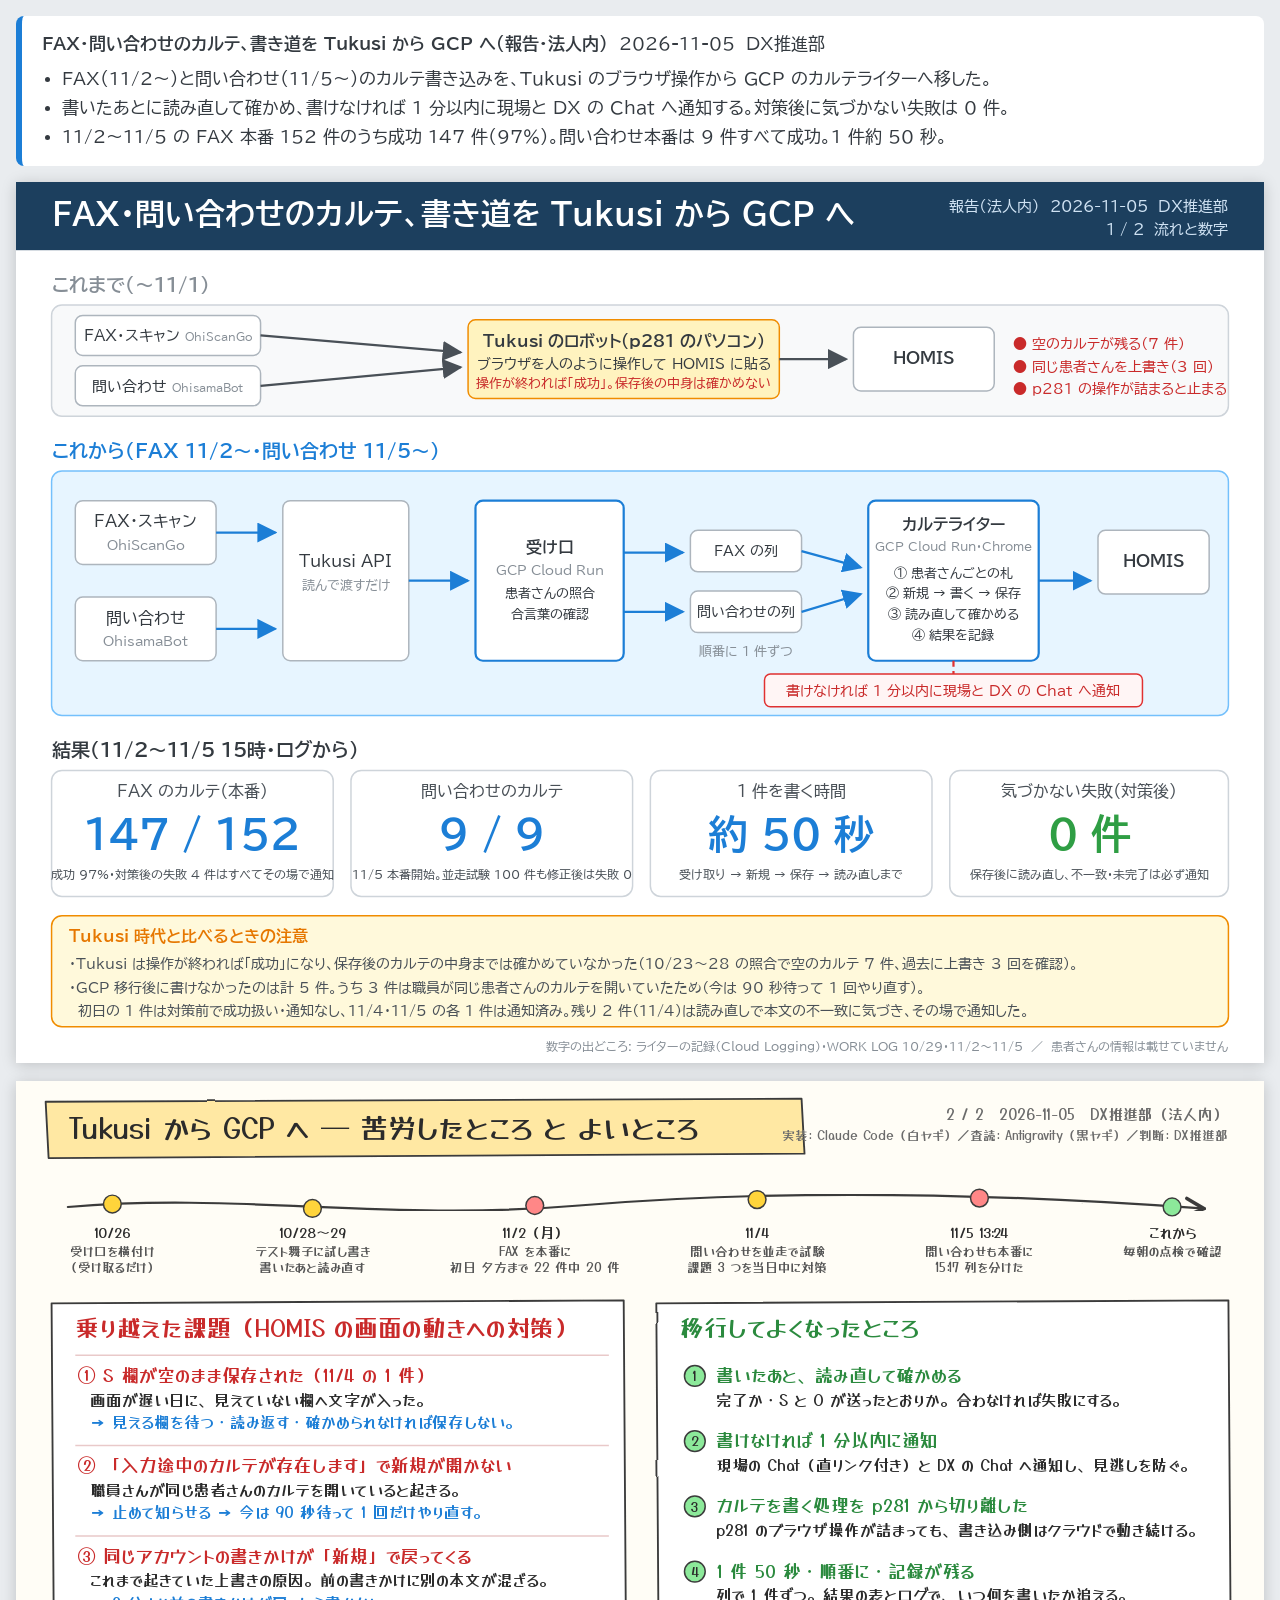
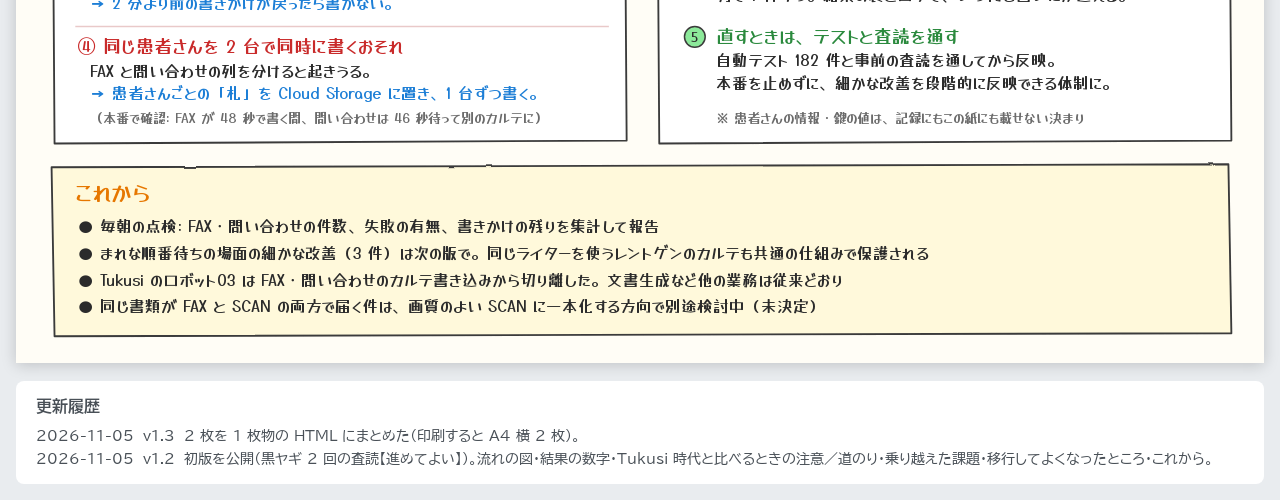
==== docs/報告_カルテライター_GCP移行/報告_カルテライター_GCP移行.html @ 71d3ed87 "報告: 1枚物の HTML（v1.3）にまとめた・注意書きのはみ出しを直した Co-Authored-By: Claude Opus 5.5 <noreply@anthropic.com>" ====
<!DOCTYPE html>
<html lang="ja">
<head>
<meta charset="utf-8">
<meta name="viewport" content="width=device-width, initial-scale=1">
<title>FAX・問い合わせのカルテ、書き道を Tukusi から GCP へ（報告）</title>
<link rel="preconnect" href="https://fonts.googleapis.com">
<link href="https://fonts.googleapis.com/css2?family=BIZ+UDPGothic:wght@400;700&amp;family=Yusei+Magic&amp;family=Klee+One:wght@400;600&amp;display=swap" rel="stylesheet">
<style>
  html,body{margin:0;background:#e9ecef;font-family:'BIZ UDPGothic','BIZ UDPゴシック','Meiryo',sans-serif;color:#343a40}
  .wrap{max-width:1684px;margin:0 auto;padding:16px}
  .sum{background:#fff;border-left:6px solid #1c7ed6;border-radius:8px;padding:14px 20px;margin-bottom:16px;line-height:1.7;font-size:17px}
  .sum ul{margin:6px 0 0 20px;padding:0}
  svg{width:100%;height:auto;display:block;box-shadow:0 2px 14px rgba(0,0,0,.18);margin-bottom:18px}
  #page1{background:#fff}
  #page2{background:#fffdf6}
  .hist{background:#fff;border-radius:8px;padding:12px 20px;font-size:14px;color:#495057;line-height:1.7}
  .hist h2{font-size:16px;margin:0 0 4px}
  @page{size:A4 landscape;margin:0}
  @media print{html,body{background:#fff}.wrap{padding:0;max-width:none}.sum,.hist{display:none}svg{box-shadow:none;margin:0;page-break-after:always}}
</style>
</head>
<body>
<div class="wrap">
<div class="sum">
  <strong>FAX・問い合わせのカルテ、書き道を Tukusi から GCP へ（報告・法人内）</strong>　2026-11-05　DX推進部
  <ul>
    <li>FAX（11/2〜）と問い合わせ（11/5〜）のカルテ書き込みを、Tukusi のブラウザ操作から GCP のカルテライターへ移した。</li>
    <li>書いたあとに読み直して確かめ、書けなければ 1 分以内に現場と DX の Chat へ通知する。対策後に気づかない失敗は 0 件。</li>
    <li>11/2〜11/5 の FAX 本番 152 件のうち成功 147 件（97%）。問い合わせ本番は 9 件すべて成功。1 件約 50 秒。</li>
  </ul>
</div>
<svg id="page1" viewBox="0 0 1684 1190" xmlns="http://www.w3.org/2000/svg" role="img" aria-label="カルテの書き道を Tukusi から GCP へ変えた報告 1枚目 流れと数字"
     font-family="'BIZ UDPGothic','BIZ UDPゴシック','Meiryo',sans-serif">
  <defs>
    <marker id="ar" viewBox="0 0 10 10" refX="9" refY="5" markerWidth="9" markerHeight="9" orient="auto-start-reverse">
      <path d="M0,0 L10,5 L0,10 z" fill="#495057"/>
    </marker>
    <marker id="arb" viewBox="0 0 10 10" refX="9" refY="5" markerWidth="9" markerHeight="9" orient="auto-start-reverse">
      <path d="M0,0 L10,5 L0,10 z" fill="#1c7ed6"/>
    </marker>
  </defs>

  <!-- 見出し -->
  <rect x="0" y="0" width="1684" height="92" fill="#1c3f5e"/>
  <text x="48" y="58" font-size="40" font-weight="700" fill="#fff">FAX・問い合わせのカルテ、書き道を Tukusi から GCP へ</text>
  <text x="1636" y="40" font-size="20" fill="#cfe2f3" text-anchor="end">報告（法人内）　2026-11-05　DX推進部</text>
  <text x="1636" y="72" font-size="20" fill="#cfe2f3" text-anchor="end">1 / 2　流れと数字</text>

  <!-- 前 -->
  <text x="48" y="148" font-size="26" font-weight="700" fill="#868e96">これまで（〜11/1）</text>
  <rect x="48" y="166" width="1588" height="150" rx="14" fill="#f8f9fa" stroke="#ced4da" stroke-width="2"/>
  <g font-size="22" fill="#343a40">
    <rect x="80" y="180" width="250" height="54" rx="10" fill="#fff" stroke="#adb5bd" stroke-width="2"/>
    <text x="205" y="215" text-anchor="middle" font-size="20">FAX・スキャン <tspan font-size="15" fill="#868e96">OhiScanGo</tspan></text>
    <rect x="80" y="248" width="250" height="54" rx="10" fill="#fff" stroke="#adb5bd" stroke-width="2"/>
    <text x="205" y="283" text-anchor="middle" font-size="20">問い合わせ <tspan font-size="15" fill="#868e96">OhisamaBot</tspan></text>
    <line x1="330" y1="207" x2="600" y2="230" stroke="#495057" stroke-width="3" marker-end="url(#ar)"/>
    <line x1="330" y1="275" x2="600" y2="250" stroke="#495057" stroke-width="3" marker-end="url(#ar)"/>
    <rect x="610" y="186" width="420" height="106" rx="10" fill="#fff3bf" stroke="#f08c00" stroke-width="2"/>
    <text x="820" y="222" text-anchor="middle" font-weight="700">Tukusi のロボット（p281 のパソコン）</text>
    <text x="820" y="252" text-anchor="middle" font-size="19">ブラウザを人のように操作して HOMIS に貼る</text>
    <text x="820" y="278" text-anchor="middle" font-size="17" fill="#c92a2a">操作が終われば「成功」。保存後の中身は確かめない</text>
    <line x1="1030" y1="239" x2="1120" y2="239" stroke="#495057" stroke-width="3" marker-end="url(#ar)"/>
    <rect x="1130" y="196" width="190" height="86" rx="10" fill="#fff" stroke="#adb5bd" stroke-width="2"/>
    <text x="1225" y="245" text-anchor="middle" font-weight="700">HOMIS</text>
    <text x="1345" y="226" font-size="19" fill="#c92a2a">● 空のカルテが残る（7 件）</text>
    <text x="1345" y="256" font-size="19" fill="#c92a2a">● 同じ患者さんを上書き（3 回）</text>
    <text x="1345" y="286" font-size="19" fill="#c92a2a">● p281 の操作が詰まると止まる</text>
  </g>

  <!-- 後 -->
  <text x="48" y="372" font-size="26" font-weight="700" fill="#1c7ed6">これから（FAX 11/2〜・問い合わせ 11/5〜）</text>
  <rect x="48" y="390" width="1588" height="330" rx="14" fill="#e7f5ff" stroke="#74c0fc" stroke-width="2"/>
  <g font-size="22" fill="#343a40">
    <rect x="80" y="430" width="190" height="86" rx="10" fill="#fff" stroke="#adb5bd" stroke-width="2"/>
    <text x="175" y="466" text-anchor="middle">FAX・スキャン</text>
    <text x="175" y="496" text-anchor="middle" font-size="18" fill="#868e96">OhiScanGo</text>
    <rect x="80" y="560" width="190" height="86" rx="10" fill="#fff" stroke="#adb5bd" stroke-width="2"/>
    <text x="175" y="596" text-anchor="middle">問い合わせ</text>
    <text x="175" y="626" text-anchor="middle" font-size="18" fill="#868e96">OhisamaBot</text>
    <line x1="270" y1="473" x2="350" y2="473" stroke="#1c7ed6" stroke-width="3" marker-end="url(#arb)"/>
    <line x1="270" y1="603" x2="350" y2="603" stroke="#1c7ed6" stroke-width="3" marker-end="url(#arb)"/>
    <rect x="360" y="430" width="170" height="216" rx="10" fill="#fff" stroke="#adb5bd" stroke-width="2"/>
    <text x="445" y="520" text-anchor="middle">Tukusi API</text>
    <text x="445" y="550" text-anchor="middle" font-size="18" fill="#868e96">読んで渡すだけ</text>
    <line x1="530" y1="538" x2="610" y2="538" stroke="#1c7ed6" stroke-width="3" marker-end="url(#arb)"/>
    <rect x="620" y="430" width="200" height="216" rx="10" fill="#fff" stroke="#1c7ed6" stroke-width="3"/>
    <text x="720" y="500" text-anchor="middle" font-weight="700">受け口</text>
    <text x="720" y="530" text-anchor="middle" font-size="18" fill="#868e96">GCP Cloud Run</text>
    <text x="720" y="562" text-anchor="middle" font-size="18">患者さんの照合</text>
    <text x="720" y="590" text-anchor="middle" font-size="18">合言葉の確認</text>
    <line x1="820" y1="500" x2="900" y2="500" stroke="#1c7ed6" stroke-width="3" marker-end="url(#arb)"/>
    <line x1="820" y1="580" x2="900" y2="580" stroke="#1c7ed6" stroke-width="3" marker-end="url(#arb)"/>
    <rect x="910" y="470" width="150" height="56" rx="10" fill="#fff" stroke="#adb5bd" stroke-width="2"/>
    <text x="985" y="505" text-anchor="middle" font-size="19">FAX の列</text>
    <rect x="910" y="552" width="150" height="56" rx="10" fill="#fff" stroke="#adb5bd" stroke-width="2"/>
    <text x="985" y="587" text-anchor="middle" font-size="19">問い合わせの列</text>
    <text x="985" y="640" text-anchor="middle" font-size="17" fill="#868e96">順番に 1 件ずつ</text>
    <line x1="1060" y1="498" x2="1140" y2="520" stroke="#1c7ed6" stroke-width="3" marker-end="url(#arb)"/>
    <line x1="1060" y1="580" x2="1140" y2="556" stroke="#1c7ed6" stroke-width="3" marker-end="url(#arb)"/>
    <rect x="1150" y="430" width="230" height="216" rx="10" fill="#fff" stroke="#1c7ed6" stroke-width="3"/>
    <text x="1265" y="470" text-anchor="middle" font-weight="700">カルテライター</text>
    <text x="1265" y="498" text-anchor="middle" font-size="16" fill="#868e96">GCP Cloud Run・Chrome</text>
    <text x="1265" y="534" text-anchor="middle" font-size="18">① 患者さんごとの札</text>
    <text x="1265" y="562" text-anchor="middle" font-size="18">② 新規 → 書く → 保存</text>
    <text x="1265" y="590" text-anchor="middle" font-size="18">③ 読み直して確かめる</text>
    <text x="1265" y="618" text-anchor="middle" font-size="18">④ 結果を記録</text>
    <line x1="1380" y1="538" x2="1450" y2="538" stroke="#1c7ed6" stroke-width="3" marker-end="url(#arb)"/>
    <rect x="1460" y="470" width="150" height="86" rx="10" fill="#fff" stroke="#adb5bd" stroke-width="2"/>
    <text x="1535" y="520" text-anchor="middle" font-weight="700">HOMIS</text>
    <path d="M1265,646 L1265,690" stroke="#e03131" stroke-width="3" stroke-dasharray="8 6" marker-end="url(#ar)"/>
    <rect x="1010" y="664" width="510" height="44" rx="8" fill="#fff5f5" stroke="#e03131" stroke-width="2"/>
    <text x="1265" y="693" text-anchor="middle" font-size="19" fill="#c92a2a">書けなければ 1 分以内に現場と DX の Chat へ通知</text>
  </g>

  <!-- 数字 -->
  <text x="48" y="776" font-size="26" font-weight="700" fill="#343a40">結果（11/2〜11/5 15時・ログから）</text>
  <g>
    <rect x="48" y="794" width="380" height="170" rx="14" fill="#fff" stroke="#ced4da" stroke-width="2"/>
    <text x="238" y="830" font-size="22" text-anchor="middle" fill="#495057">FAX のカルテ（本番）</text>
    <text x="238" y="900" font-size="54" font-weight="700" text-anchor="middle" fill="#1c7ed6">147 / 152</text>
    <text x="238" y="940" font-size="16" text-anchor="middle" fill="#495057">成功 97%・対策後の失敗 4 件はすべてその場で通知</text>

    <rect x="452" y="794" width="380" height="170" rx="14" fill="#fff" stroke="#ced4da" stroke-width="2"/>
    <text x="642" y="830" font-size="22" text-anchor="middle" fill="#495057">問い合わせのカルテ</text>
    <text x="642" y="900" font-size="54" font-weight="700" text-anchor="middle" fill="#1c7ed6">9 / 9</text>
    <text x="642" y="940" font-size="16" text-anchor="middle" fill="#495057">11/5 本番開始。並走試験 100 件も修正後は失敗 0</text>

    <rect x="856" y="794" width="380" height="170" rx="14" fill="#fff" stroke="#ced4da" stroke-width="2"/>
    <text x="1046" y="830" font-size="22" text-anchor="middle" fill="#495057">1 件を書く時間</text>
    <text x="1046" y="900" font-size="54" font-weight="700" text-anchor="middle" fill="#1c7ed6">約 50 秒</text>
    <text x="1046" y="940" font-size="16" text-anchor="middle" fill="#495057">受け取り → 新規 → 保存 → 読み直しまで</text>

    <rect x="1260" y="794" width="376" height="170" rx="14" fill="#fff" stroke="#ced4da" stroke-width="2"/>
    <text x="1448" y="830" font-size="22" text-anchor="middle" fill="#495057">気づかない失敗（対策後）</text>
    <text x="1448" y="900" font-size="54" font-weight="700" text-anchor="middle" fill="#2f9e44">0 件</text>
    <text x="1448" y="940" font-size="16" text-anchor="middle" fill="#495057">保存後に読み直し、不一致・未完了は必ず通知</text>
  </g>

  <!-- 比べ方の注意 -->
  <rect x="48" y="990" width="1588" height="150" rx="14" fill="#fff9db" stroke="#f08c00" stroke-width="2"/>
  <text x="72" y="1026" font-size="22" font-weight="700" fill="#e67700">Tukusi 時代と比べるときの注意</text>
  <text x="72" y="1062" font-size="19" fill="#495057">・Tukusi は操作が終われば「成功」になり、保存後のカルテの中身までは確かめていなかった（10/23〜28 の照合で空のカルテ 7 件、過去に上書き 3 回を確認）。</text>
  <text x="72" y="1094" font-size="19" fill="#495057">・GCP 移行後に書けなかったのは計 5 件。うち 3 件は職員が同じ患者さんのカルテを開いていたため（今は 90 秒待って 1 回やり直す）。</text>
  <text x="72" y="1126" font-size="19" fill="#495057">　初日の 1 件は対策前で成功扱い・通知なし、11/4・11/5 の各 1 件は通知済み。残り 2 件（11/4）は読み直しで本文の不一致に気づき、その場で通知した。</text>

  <text x="1636" y="1172" font-size="16" fill="#868e96" text-anchor="end">数字の出どころ: ライターの記録（Cloud Logging）・WORK_LOG 10/29・11/2〜11/5　／　患者さんの情報は載せていません</text>
</svg>
<svg id="page2" viewBox="0 0 1684 1190" xmlns="http://www.w3.org/2000/svg" role="img" aria-label="カルテの書き道を Tukusi から GCP へ変えた報告 2枚目 苦労したところとよいところ"
     font-family="'Yusei Magic','Klee One','BIZ UDPGothic','Meiryo',sans-serif">
  <defs>
    <filter id="rough" x="-2%" y="-2%" width="104%" height="104%">
      <feTurbulence type="fractalNoise" baseFrequency="0.02" numOctaves="2" seed="7" result="n"/>
      <feDisplacementMap in="SourceGraphic" in2="n" scale="2.2" xChannelSelector="R" yChannelSelector="G"/>
    </filter>
    <marker id="hand" viewBox="0 0 10 10" refX="8" refY="5" markerWidth="10" markerHeight="10" orient="auto-start-reverse">
      <path d="M1,1 L9,5 L1,9" fill="none" stroke="#3b3b3b" stroke-width="1.6" stroke-linecap="round"/>
    </marker>
  </defs>

  <!-- 題 -->
  <g filter="url(#rough)">
    <path d="M40,28 L1060,24 L1064,98 L44,104 Z" fill="#ffe8a3" stroke="#3b3b3b" stroke-width="2.5" stroke-linejoin="round"/>
  </g>
  <text x="70" y="78" font-size="38" fill="#2b2b2b">Tukusi から GCP へ ─ 苦労したところ と よいところ</text>
  <text x="1636" y="52" font-size="20" fill="#6b6b6b" text-anchor="end">2 / 2　2026-11-05　DX推進部（法人内）</text>
  <text x="1636" y="80" font-size="17" fill="#6b6b6b" text-anchor="end">実装: Claude Code（白ヤギ）／査読: Antigravity（黒ヤギ）／判断: DX推進部</text>

  <!-- 道のり -->
  <g stroke="#3b3b3b" stroke-width="3" fill="none" stroke-linecap="round">
    <path d="M70,170 C300,150 500,190 760,168 S1300,150 1600,172" filter="url(#rough)" marker-end="url(#hand)"/>
  </g>
  <g font-size="19" fill="#2b2b2b" text-anchor="middle">
    <g><circle cx="130" cy="166" r="12" fill="#ffd43b" stroke="#3b3b3b" stroke-width="2"/><text x="130" y="212">10/26</text><text x="130" y="236" font-size="17" fill="#555">受け口を横付け</text><text x="130" y="258" font-size="17" fill="#555">（受け取るだけ）</text></g>
    <g><circle cx="400" cy="172" r="12" fill="#ffd43b" stroke="#3b3b3b" stroke-width="2"/><text x="400" y="212">10/28〜29</text><text x="400" y="236" font-size="17" fill="#555">テスト舞子に試し書き</text><text x="400" y="258" font-size="17" fill="#555">書いたあと読み直す</text></g>
    <g><circle cx="700" cy="168" r="12" fill="#ff8787" stroke="#3b3b3b" stroke-width="2"/><text x="700" y="212">11/2（月）</text><text x="700" y="236" font-size="17" fill="#555">FAX を本番に</text><text x="700" y="258" font-size="17" fill="#555">初日 夕方まで 22 件中 20 件</text></g>
    <g><circle cx="1000" cy="160" r="12" fill="#ffd43b" stroke="#3b3b3b" stroke-width="2"/><text x="1000" y="212">11/4</text><text x="1000" y="236" font-size="17" fill="#555">問い合わせを並走で試験</text><text x="1000" y="258" font-size="17" fill="#555">課題 3 つを当日中に対策</text></g>
    <g><circle cx="1300" cy="158" r="12" fill="#ff8787" stroke="#3b3b3b" stroke-width="2"/><text x="1300" y="212">11/5 13:24</text><text x="1300" y="236" font-size="17" fill="#555">問い合わせも本番に</text><text x="1300" y="258" font-size="17" fill="#555">15:17 列を分けた</text></g>
    <g><circle cx="1560" cy="170" r="12" fill="#8ce99a" stroke="#3b3b3b" stroke-width="2"/><text x="1560" y="212">これから</text><text x="1560" y="236" font-size="17" fill="#555">毎朝の点検で確認</text></g>
  </g>

  <!-- 苦労したところ -->
  <g filter="url(#rough)">
    <path d="M48,300 L820,296 L824,890 L52,894 Z" fill="#fff" stroke="#3b3b3b" stroke-width="2.5" stroke-linejoin="round"/>
  </g>
  <text x="80" y="346" font-size="32" fill="#c92a2a">乗り越えた課題（HOMIS の画面の動きへの対策）</text>
  <g font-size="21" fill="#2b2b2b">
    <g>
      <path d="M80,370 L800,370" stroke="#e9c9c9" stroke-width="2"/>
      <text x="84" y="406" font-size="24" fill="#c92a2a">① S 欄が空のまま保存された（11/4 の 1 件）</text>
      <text x="100" y="438">画面が遅い日に、見えていない欄へ文字が入った。</text>
      <text x="100" y="468" fill="#1c7ed6">→ 見える欄を待つ・読み返す・確かめられなければ保存しない。</text>
    </g>
    <g>
      <path d="M80,492 L800,492" stroke="#e9c9c9" stroke-width="2"/>
      <text x="84" y="528" font-size="24" fill="#c92a2a">② 「入力途中のカルテが存在します」で新規が開かない</text>
      <text x="100" y="560">職員さんが同じ患者さんのカルテを開いていると起きる。</text>
      <text x="100" y="590" fill="#1c7ed6">→ 止めて知らせる → 今は 90 秒待って 1 回だけやり直す。</text>
    </g>
    <g>
      <path d="M80,614 L800,614" stroke="#e9c9c9" stroke-width="2"/>
      <text x="84" y="650" font-size="24" fill="#c92a2a">③ 同じアカウントの書きかけが「新規」で戻ってくる</text>
      <text x="100" y="682">これまで起きていた上書きの原因。前の書きかけに別の本文が混ざる。</text>
      <text x="100" y="712" fill="#1c7ed6">→ 2 分より前の書きかけが戻ったら書かない。</text>
    </g>
    <g>
      <path d="M80,736 L800,736" stroke="#e9c9c9" stroke-width="2"/>
      <text x="84" y="772" font-size="24" fill="#c92a2a">④ 同じ患者さんを 2 台で同時に書くおそれ</text>
      <text x="100" y="804">FAX と問い合わせの列を分けると起きうる。</text>
      <text x="100" y="834" fill="#1c7ed6">→ 患者さんごとの「札」を Cloud Storage に置き、1 台ずつ書く。</text>
      <text x="100" y="866" font-size="18" fill="#6b6b6b">（本番で確認: FAX が 48 秒で書く間、問い合わせは 46 秒待って別のカルテに）</text>
    </g>
  </g>

  <!-- よいところ -->
  <g filter="url(#rough)">
    <path d="M864,300 L1636,296 L1640,890 L868,894 Z" fill="#fff" stroke="#3b3b3b" stroke-width="2.5" stroke-linejoin="round"/>
  </g>
  <text x="896" y="346" font-size="32" fill="#2b8a3e">移行してよくなったところ</text>
  <g font-size="21" fill="#2b2b2b">
    <g>
      <circle cx="916" cy="398" r="14" fill="#8ce99a" stroke="#3b3b3b" stroke-width="2"/><text x="916" y="405" font-size="18" text-anchor="middle">1</text>
      <text x="944" y="406" font-size="24" fill="#2b8a3e">書いたあと、読み直して確かめる</text>
      <text x="944" y="438">完了か・S と O が送ったとおりか。合わなければ失敗にする。</text>
    </g>
    <g>
      <circle cx="916" cy="486" r="14" fill="#8ce99a" stroke="#3b3b3b" stroke-width="2"/><text x="916" y="493" font-size="18" text-anchor="middle">2</text>
      <text x="944" y="494" font-size="24" fill="#2b8a3e">書けなければ 1 分以内に通知</text>
      <text x="944" y="526">現場の Chat（直リンク付き）と DX の Chat へ通知し、見逃しを防ぐ。</text>
    </g>
    <g>
      <circle cx="916" cy="574" r="14" fill="#8ce99a" stroke="#3b3b3b" stroke-width="2"/><text x="916" y="581" font-size="18" text-anchor="middle">3</text>
      <text x="944" y="582" font-size="24" fill="#2b8a3e">カルテを書く処理を p281 から切り離した</text>
      <text x="944" y="614">p281 のブラウザ操作が詰まっても、書き込み側はクラウドで動き続ける。</text>
    </g>
    <g>
      <circle cx="916" cy="662" r="14" fill="#8ce99a" stroke="#3b3b3b" stroke-width="2"/><text x="916" y="669" font-size="18" text-anchor="middle">4</text>
      <text x="944" y="670" font-size="24" fill="#2b8a3e">1 件 50 秒・順番に・記録が残る</text>
      <text x="944" y="702">列で 1 件ずつ。結果の表とログで、いつ何を書いたか追える。</text>
    </g>
    <g>
      <circle cx="916" cy="750" r="14" fill="#8ce99a" stroke="#3b3b3b" stroke-width="2"/><text x="916" y="757" font-size="18" text-anchor="middle">5</text>
      <text x="944" y="758" font-size="24" fill="#2b8a3e">直すときは、テストと査読を通す</text>
      <text x="944" y="790">自動テスト 182 件と事前の査読を通してから反映。</text>
      <text x="944" y="820">本番を止めずに、細かな改善を段階的に反映できる体制に。</text>
    </g>
    <text x="944" y="866" font-size="18" fill="#6b6b6b">※ 患者さんの情報・鍵の値は、記録にもこの紙にも載せない決まり</text>
  </g>

  <!-- これから -->
  <g filter="url(#rough)">
    <path d="M48,926 L1636,922 L1640,1150 L52,1154 Z" fill="#fff9db" stroke="#3b3b3b" stroke-width="2.5" stroke-linejoin="round"/>
  </g>
  <text x="80" y="972" font-size="30" fill="#e67700">これから</text>
  <g font-size="21" fill="#2b2b2b">
    <text x="84" y="1014">● 毎朝の点検: FAX・問い合わせの件数、失敗の有無、書きかけの残りを集計して報告</text>
    <text x="84" y="1050">● まれな順番待ちの場面の細かな改善（3 件）は次の版で。同じライターを使うレントゲンのカルテも共通の仕組みで保護される</text>
    <text x="84" y="1086">● Tukusi のロボット03 は FAX・問い合わせのカルテ書き込みから切り離した。文書生成など他の業務は従来どおり</text>
    <text x="84" y="1122">● 同じ書類が FAX と SCAN の両方で届く件は、画質のよい SCAN に一本化する方向で別途検討中（未決定）</text>
  </g>
</svg>
<div class="hist">
  <h2>更新履歴</h2>
  2026-11-05　v1.3　2 枚を 1 枚物の HTML にまとめた（印刷すると A4 横 2 枚）。<br>
  2026-11-05　v1.2　初版を公開（黒ヤギ 2 回の査読【進めてよい】）。流れの図・結果の数字・Tukusi 時代と比べるときの注意／道のり・乗り越えた課題・移行してよくなったところ・これから。
</div>
</div>
</body>
</html>
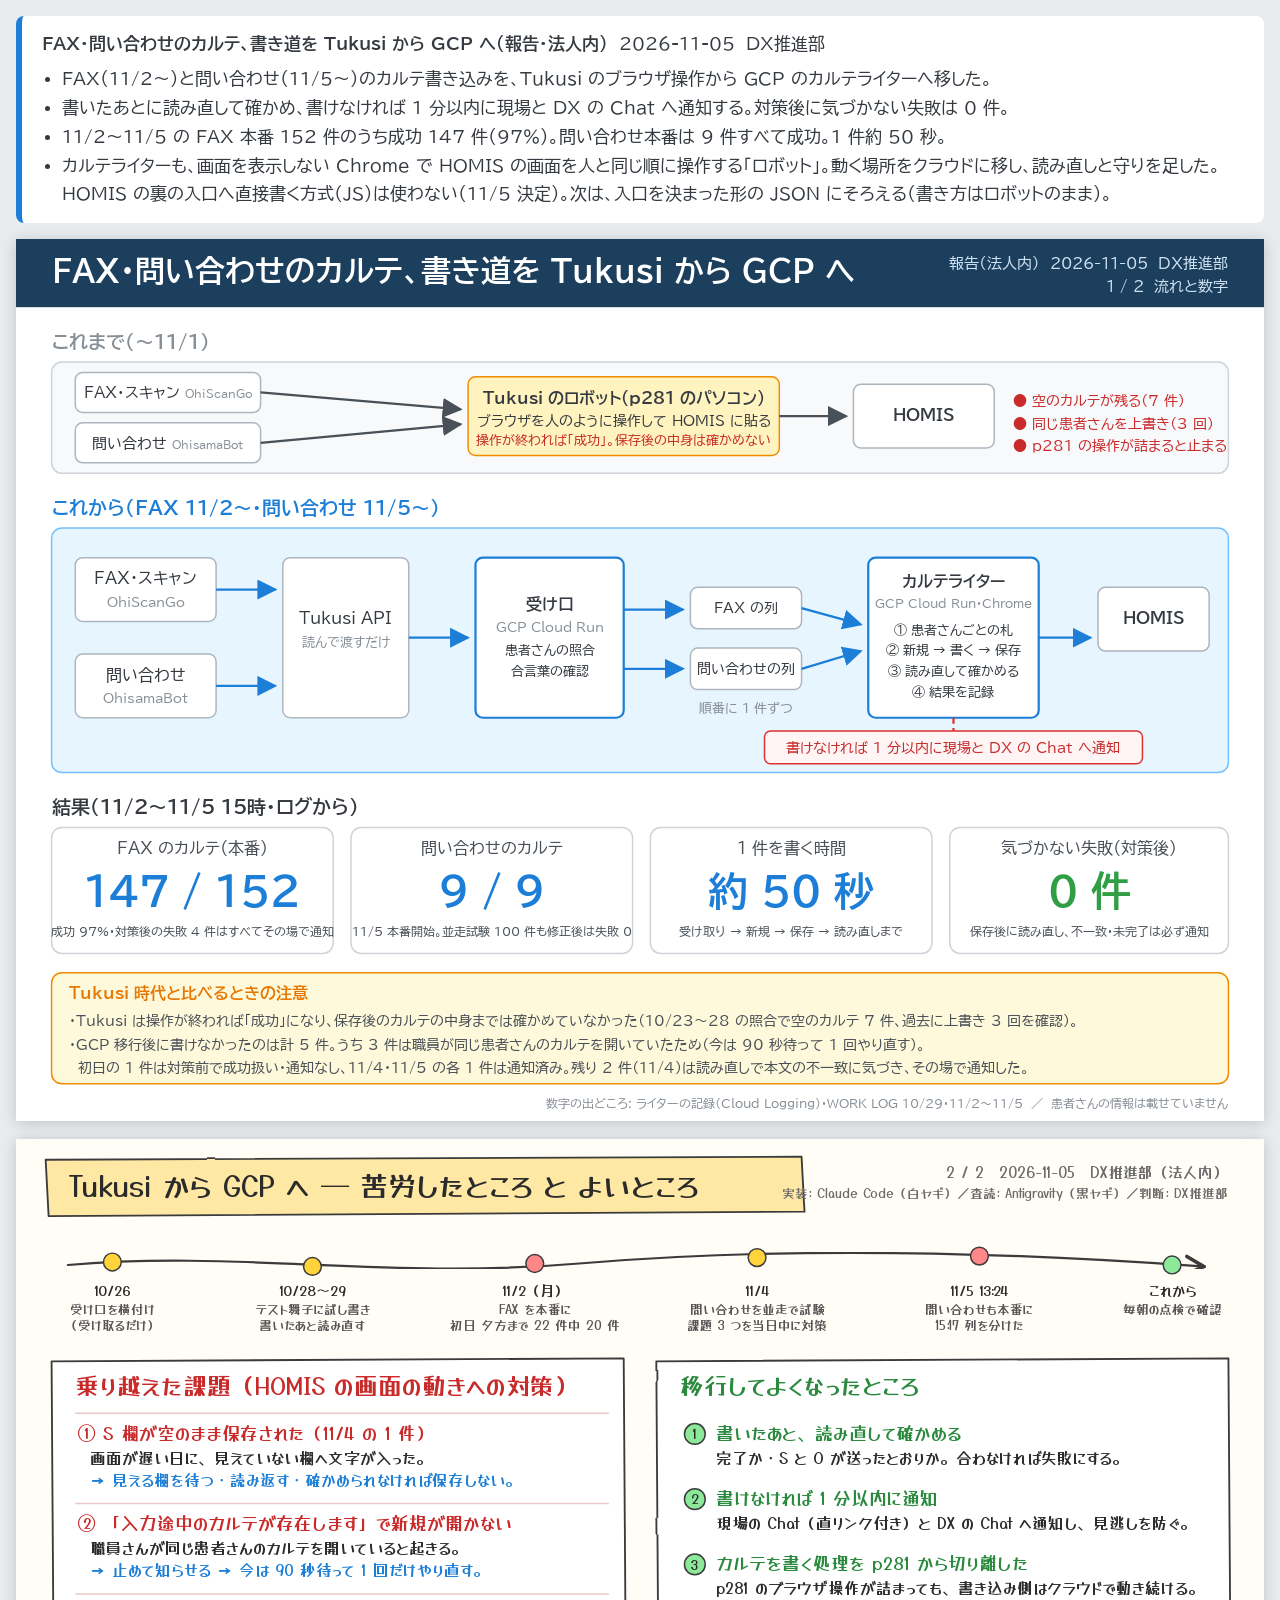
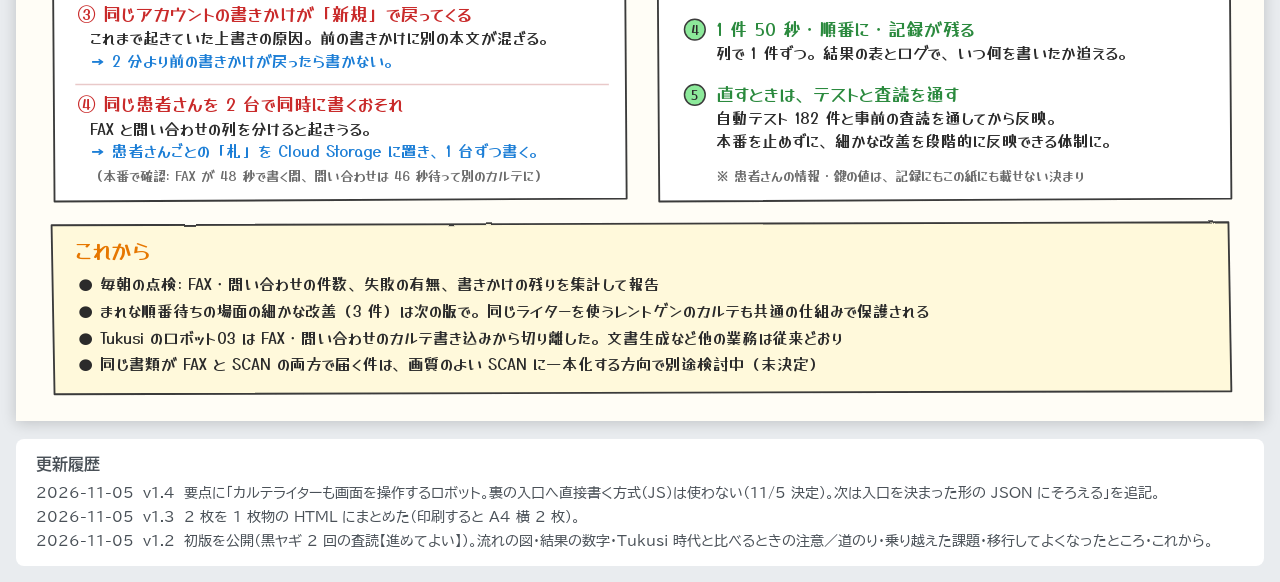
==== commit 230669d4: "決定の記録: ライターは画面操作のロボットのまま（直接書き込み JS はやらない）・共通 JSON の入口はやる／報告 v1.4 Co-Authored-By: Claude Opus 5.5 <no" ====
--- a/docs/報告_カルテライター_GCP移行/報告_カルテライター_GCP移行.html
+++ b/docs/報告_カルテライター_GCP移行/報告_カルテライター_GCP移行.html
@@ -28,6 +28,7 @@
     <li>FAX（11/2〜）と問い合わせ（11/5〜）のカルテ書き込みを、Tukusi のブラウザ操作から GCP のカルテライターへ移した。</li>
     <li>書いたあとに読み直して確かめ、書けなければ 1 分以内に現場と DX の Chat へ通知する。対策後に気づかない失敗は 0 件。</li>
     <li>11/2〜11/5 の FAX 本番 152 件のうち成功 147 件（97%）。問い合わせ本番は 9 件すべて成功。1 件約 50 秒。</li>
+    <li>カルテライターも、画面を表示しない Chrome で HOMIS の画面を人と同じ順に操作する「ロボット」。動く場所をクラウドに移し、読み直しと守りを足した。HOMIS の裏の入口へ直接書く方式（JS）は使わない（11/5 決定）。次は、入口を決まった形の JSON にそろえる（書き方はロボットのまま）。</li>
   </ul>
 </div>
 <svg id="page1" viewBox="0 0 1684 1190" xmlns="http://www.w3.org/2000/svg" role="img" aria-label="カルテの書き道を Tukusi から GCP へ変えた報告 1枚目 流れと数字"
@@ -262,6 +263,7 @@
 </svg>
 <div class="hist">
   <h2>更新履歴</h2>
+  2026-11-05　v1.4　要点に「カルテライターも画面を操作するロボット。裏の入口へ直接書く方式（JS）は使わない（11/5 決定）。次は入口を決まった形の JSON にそろえる」を追記。<br>
   2026-11-05　v1.3　2 枚を 1 枚物の HTML にまとめた（印刷すると A4 横 2 枚）。<br>
   2026-11-05　v1.2　初版を公開（黒ヤギ 2 回の査読【進めてよい】）。流れの図・結果の数字・Tukusi 時代と比べるときの注意／道のり・乗り越えた課題・移行してよくなったところ・これから。
 </div>
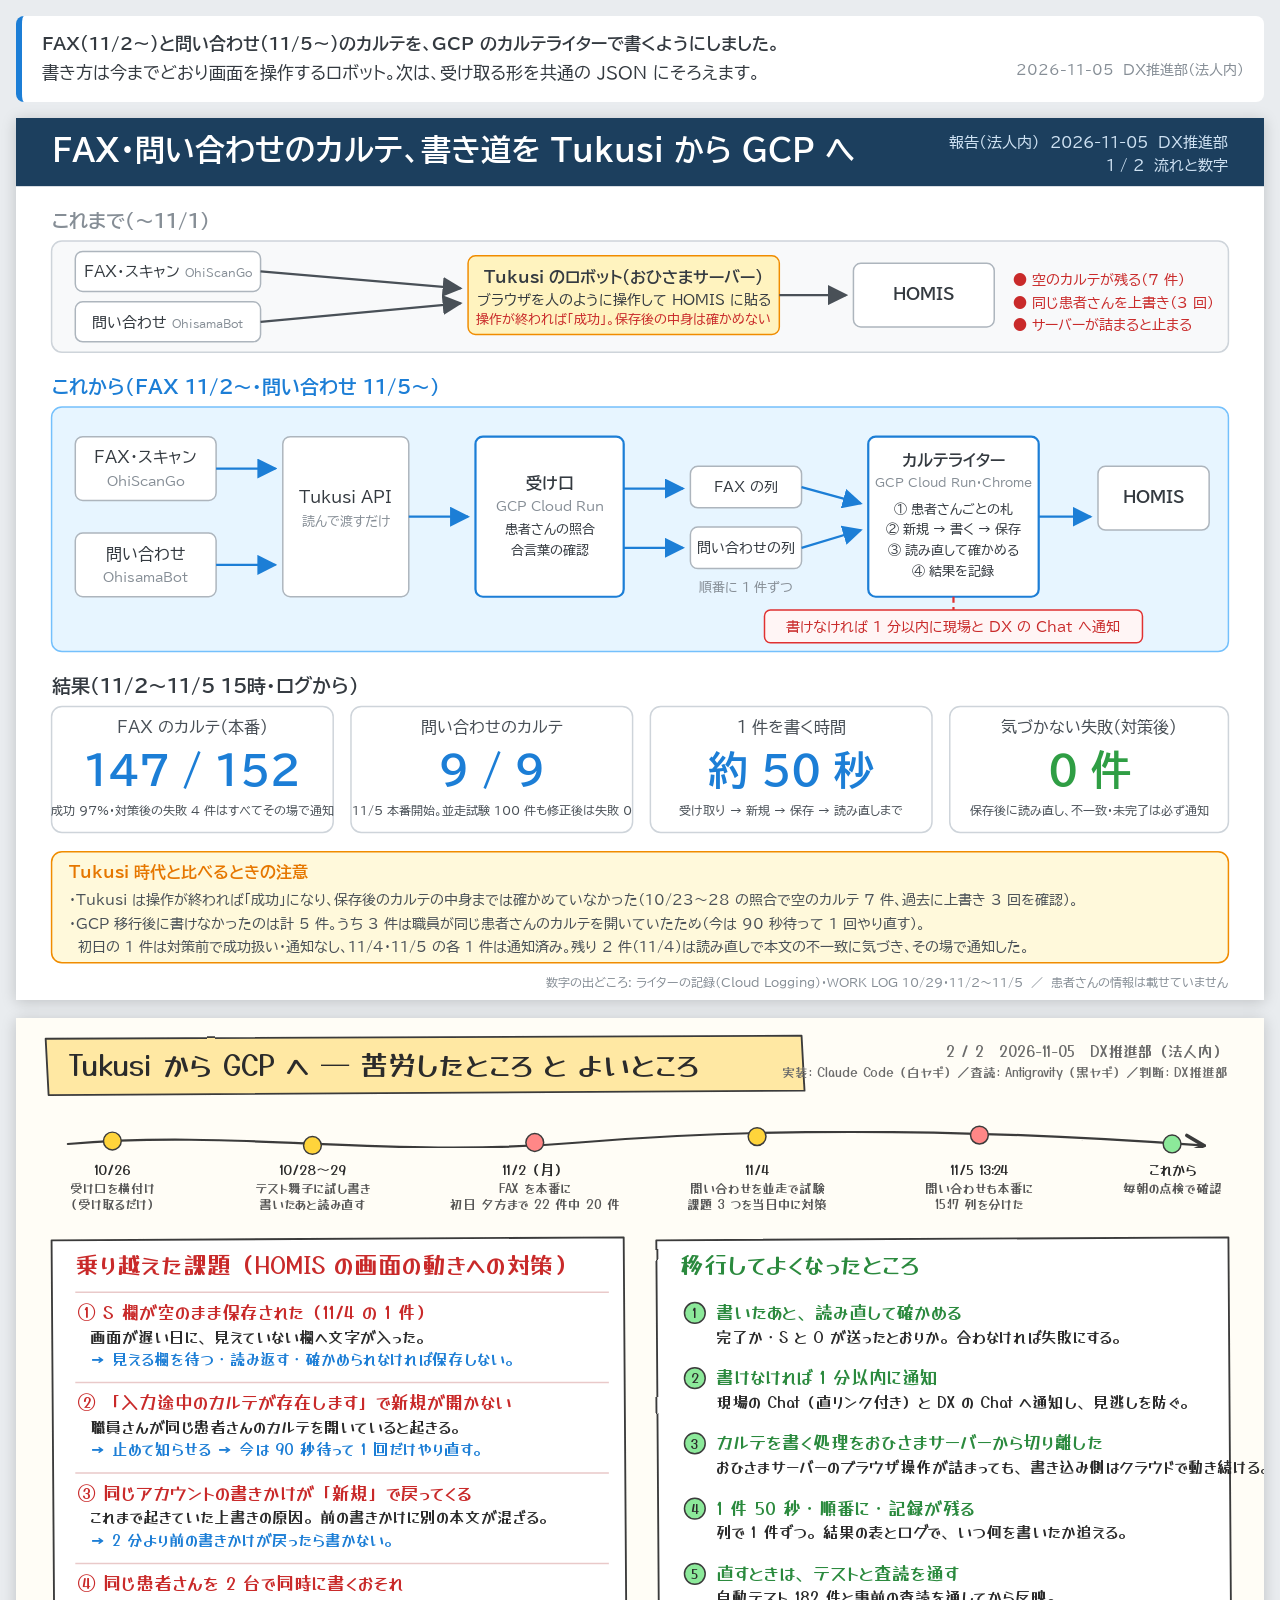
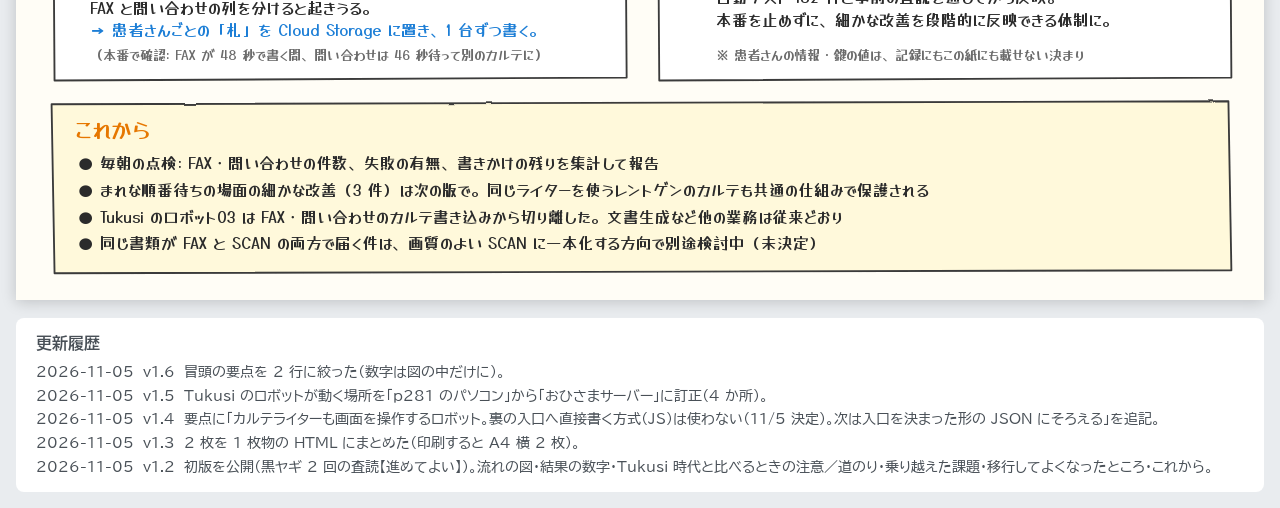
==== commit 6e12a1e5: "報告 v1.6: ロボットの場所をおひさまサーバーに訂正・冒頭の要点を2行に Co-Authored-By: Claude Opus 5.5 <noreply@anthropic.com>" ====
--- a/docs/報告_カルテライター_GCP移行/報告_カルテライター_GCP移行.html
+++ b/docs/報告_カルテライター_GCP移行/報告_カルテライター_GCP移行.html
@@ -10,7 +10,7 @@
   html,body{margin:0;background:#e9ecef;font-family:'BIZ UDPGothic','BIZ UDPゴシック','Meiryo',sans-serif;color:#343a40}
   .wrap{max-width:1684px;margin:0 auto;padding:16px}
   .sum{background:#fff;border-left:6px solid #1c7ed6;border-radius:8px;padding:14px 20px;margin-bottom:16px;line-height:1.7;font-size:17px}
-  .sum ul{margin:6px 0 0 20px;padding:0}
+  .sum .d{float:right;color:#868e96;font-size:14px}
   svg{width:100%;height:auto;display:block;box-shadow:0 2px 14px rgba(0,0,0,.18);margin-bottom:18px}
   #page1{background:#fff}
   #page2{background:#fffdf6}
@@ -23,13 +23,9 @@
 <body>
 <div class="wrap">
 <div class="sum">
-  <strong>FAX・問い合わせのカルテ、書き道を Tukusi から GCP へ（報告・法人内）</strong>　2026-11-05　DX推進部
-  <ul>
-    <li>FAX（11/2〜）と問い合わせ（11/5〜）のカルテ書き込みを、Tukusi のブラウザ操作から GCP のカルテライターへ移した。</li>
-    <li>書いたあとに読み直して確かめ、書けなければ 1 分以内に現場と DX の Chat へ通知する。対策後に気づかない失敗は 0 件。</li>
-    <li>11/2〜11/5 の FAX 本番 152 件のうち成功 147 件（97%）。問い合わせ本番は 9 件すべて成功。1 件約 50 秒。</li>
-    <li>カルテライターも、画面を表示しない Chrome で HOMIS の画面を人と同じ順に操作する「ロボット」。動く場所をクラウドに移し、読み直しと守りを足した。HOMIS の裏の入口へ直接書く方式（JS）は使わない（11/5 決定）。次は、入口を決まった形の JSON にそろえる（書き方はロボットのまま）。</li>
-  </ul>
+  <strong>FAX（11/2〜）と問い合わせ（11/5〜）のカルテを、GCP のカルテライターで書くようにしました。</strong><br>
+  書き方は今までどおり画面を操作するロボット。次は、受け取る形を共通の JSON にそろえます。
+  <span class="d">2026-11-05　DX推進部（法人内）</span>
 </div>
 <svg id="page1" viewBox="0 0 1684 1190" xmlns="http://www.w3.org/2000/svg" role="img" aria-label="カルテの書き道を Tukusi から GCP へ変えた報告 1枚目 流れと数字"
      font-family="'BIZ UDPGothic','BIZ UDPゴシック','Meiryo',sans-serif">
@@ -59,7 +55,7 @@
     <line x1="330" y1="207" x2="600" y2="230" stroke="#495057" stroke-width="3" marker-end="url(#ar)"/>
     <line x1="330" y1="275" x2="600" y2="250" stroke="#495057" stroke-width="3" marker-end="url(#ar)"/>
     <rect x="610" y="186" width="420" height="106" rx="10" fill="#fff3bf" stroke="#f08c00" stroke-width="2"/>
-    <text x="820" y="222" text-anchor="middle" font-weight="700">Tukusi のロボット（p281 のパソコン）</text>
+    <text x="820" y="222" text-anchor="middle" font-weight="700">Tukusi のロボット（おひさまサーバー）</text>
     <text x="820" y="252" text-anchor="middle" font-size="19">ブラウザを人のように操作して HOMIS に貼る</text>
     <text x="820" y="278" text-anchor="middle" font-size="17" fill="#c92a2a">操作が終われば「成功」。保存後の中身は確かめない</text>
     <line x1="1030" y1="239" x2="1120" y2="239" stroke="#495057" stroke-width="3" marker-end="url(#ar)"/>
@@ -67,7 +63,7 @@
     <text x="1225" y="245" text-anchor="middle" font-weight="700">HOMIS</text>
     <text x="1345" y="226" font-size="19" fill="#c92a2a">● 空のカルテが残る（7 件）</text>
     <text x="1345" y="256" font-size="19" fill="#c92a2a">● 同じ患者さんを上書き（3 回）</text>
-    <text x="1345" y="286" font-size="19" fill="#c92a2a">● p281 の操作が詰まると止まる</text>
+    <text x="1345" y="286" font-size="19" fill="#c92a2a">● サーバーが詰まると止まる</text>
   </g>
 
   <!-- 後 -->
@@ -232,8 +228,8 @@
     </g>
     <g>
       <circle cx="916" cy="574" r="14" fill="#8ce99a" stroke="#3b3b3b" stroke-width="2"/><text x="916" y="581" font-size="18" text-anchor="middle">3</text>
-      <text x="944" y="582" font-size="24" fill="#2b8a3e">カルテを書く処理を p281 から切り離した</text>
-      <text x="944" y="614">p281 のブラウザ操作が詰まっても、書き込み側はクラウドで動き続ける。</text>
+      <text x="944" y="582" font-size="24" fill="#2b8a3e">カルテを書く処理をおひさまサーバーから切り離した</text>
+      <text x="944" y="614">おひさまサーバーのブラウザ操作が詰まっても、書き込み側はクラウドで動き続ける。</text>
     </g>
     <g>
       <circle cx="916" cy="662" r="14" fill="#8ce99a" stroke="#3b3b3b" stroke-width="2"/><text x="916" y="669" font-size="18" text-anchor="middle">4</text>
@@ -263,6 +259,8 @@
 </svg>
 <div class="hist">
   <h2>更新履歴</h2>
+  2026-11-05　v1.6　冒頭の要点を 2 行に絞った（数字は図の中だけに）。<br>
+  2026-11-05　v1.5　Tukusi のロボットが動く場所を「p281 のパソコン」から「おひさまサーバー」に訂正（4 か所）。<br>
   2026-11-05　v1.4　要点に「カルテライターも画面を操作するロボット。裏の入口へ直接書く方式（JS）は使わない（11/5 決定）。次は入口を決まった形の JSON にそろえる」を追記。<br>
   2026-11-05　v1.3　2 枚を 1 枚物の HTML にまとめた（印刷すると A4 横 2 枚）。<br>
   2026-11-05　v1.2　初版を公開（黒ヤギ 2 回の査読【進めてよい】）。流れの図・結果の数字・Tukusi 時代と比べるときの注意／道のり・乗り越えた課題・移行してよくなったところ・これから。
